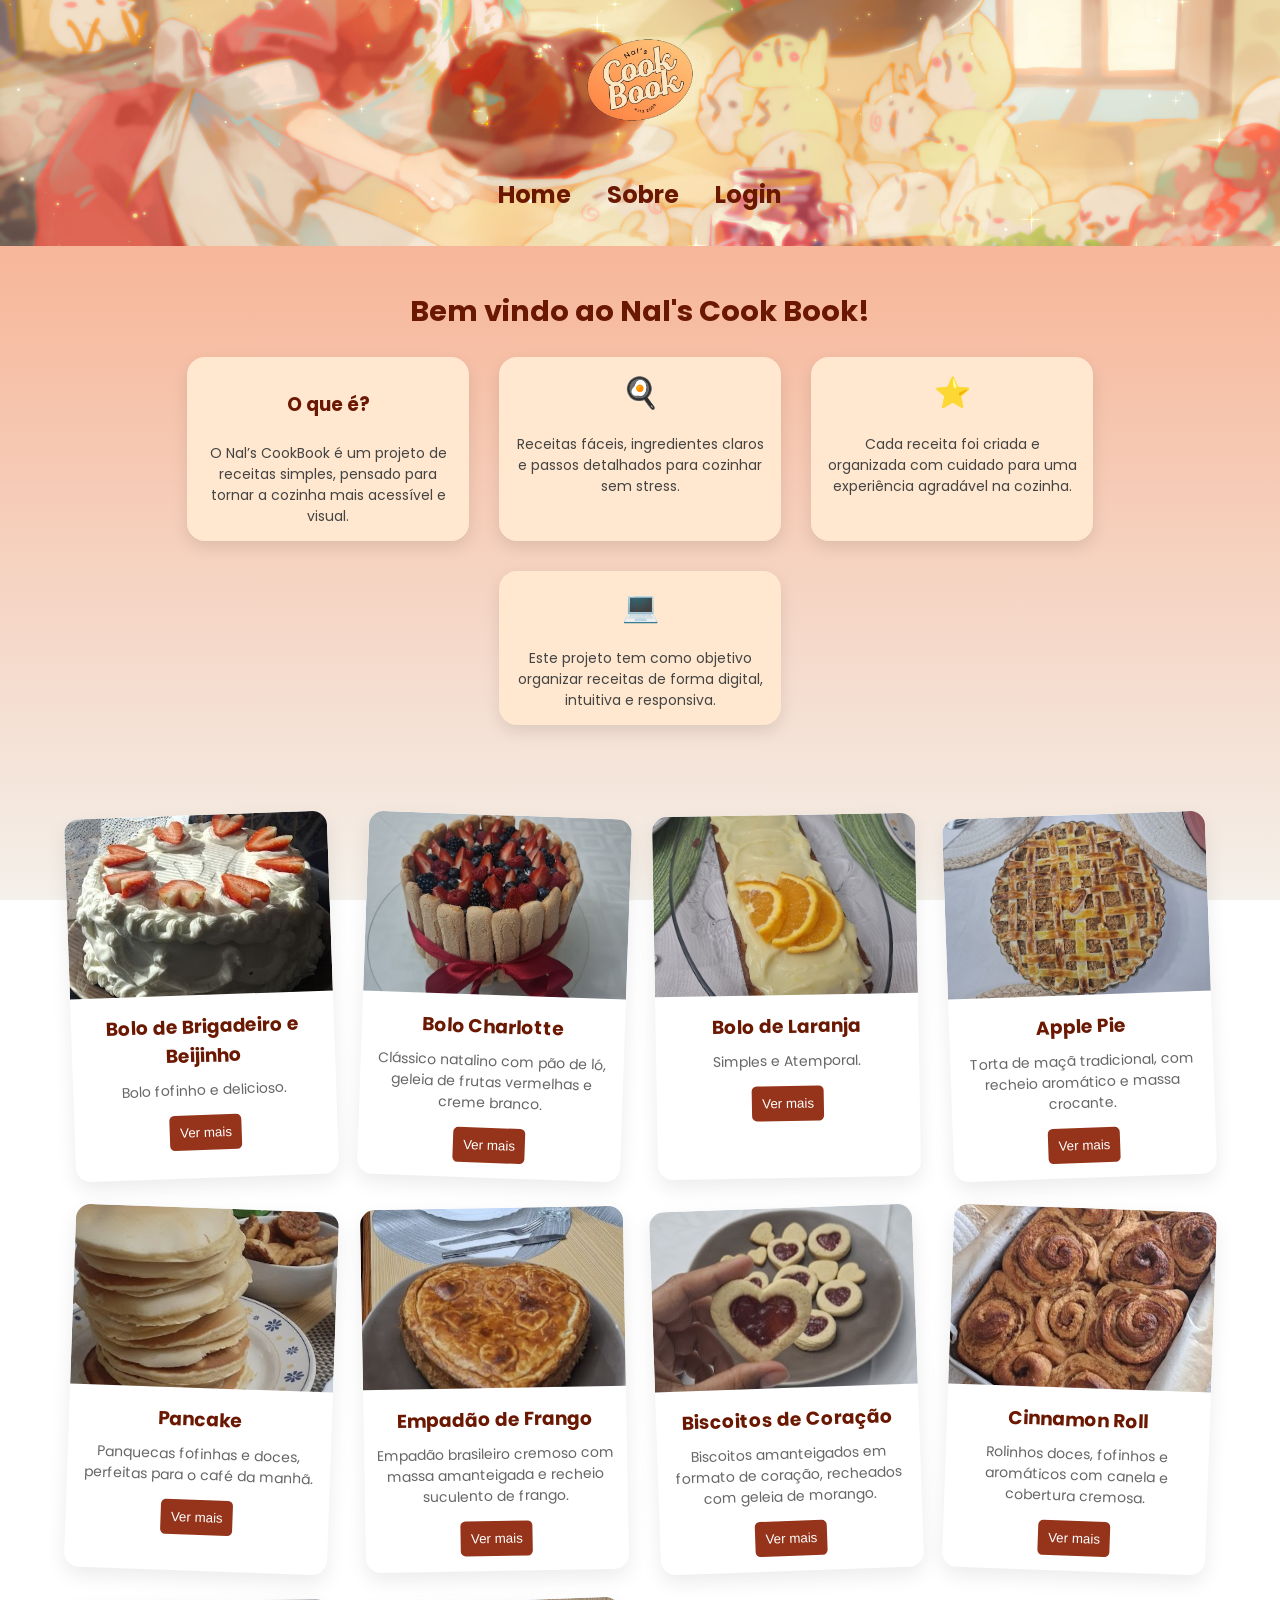
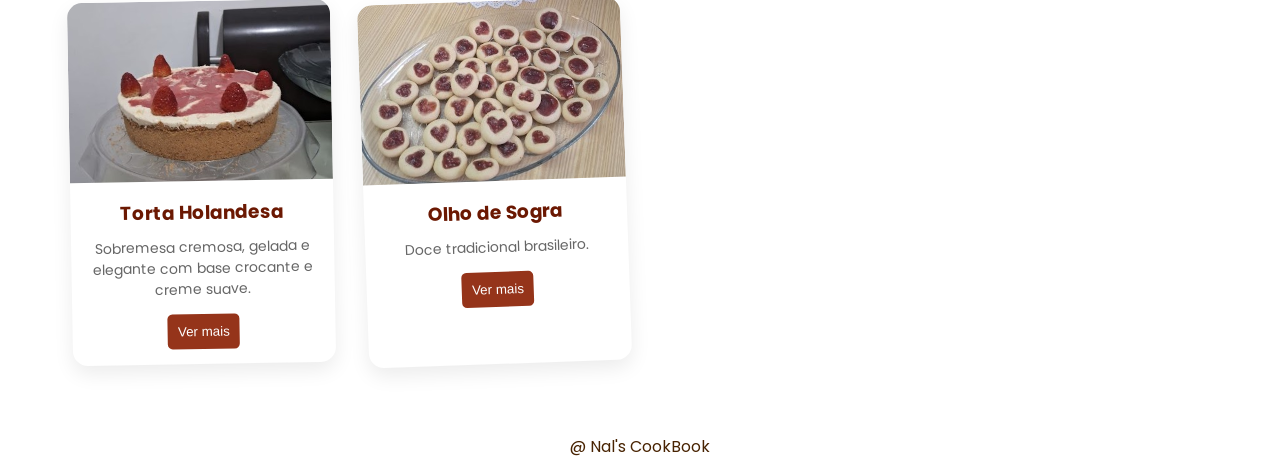
==== index.html @ 6cfdd787 "Arquivos adicionados" ====
<!DOCTYPE html>
<html>
<head>
    <title> Nal's CookBook </title>
    <meta charset="UTF-8">
    <link rel="stylesheet" href="style.css">
    <link href="https://fonts.googleapis.com/css2?family=Poppins:wght@300;400;600&display=swap" rel="stylesheet">
</head>
<body class="body-index">
<header>
    <img src="imgs/logo.png" alt="Nal's Cookbook" class="logo">
<nav>
    <ul>
        <li> <a href="index.html">Home</a> </li>
        <li> <a href="sobre.html">Sobre</a> </li>
        <li> <a href="login.html">Login</a> </li>
    </ul>
</nav>
</header>
<section class="testimonials">
    <h2>Bem vindo ao Nal's Cook Book!</h2>

    <div class="testimonials-container">

        <div class="testimonial-card">
            <h3>O que é?</h3>
            <p class="quote">
                O Nal’s CookBook é um projeto de receitas simples,
                pensado para tornar a cozinha mais acessível e visual.
            </p>
        </div>

        <div class="testimonial-card">
            <div class="icon">🍳</div>
            <p class="quote">
                Receitas fáceis, ingredientes claros e passos 
                detalhados para cozinhar sem stress.
            </p>
        </div>

        <div class="testimonial-card">
            <div class="icon">⭐</div>
            <p class="quote">
                Cada receita foi criada e organizada com 
                cuidado para uma experiência agradável na cozinha.
            </p>
        </div>

        <div class="testimonial-card">
            <div class="icon">💻</div>
            <p class="quote">
                Este projeto tem como objetivo organizar 
                receitas de forma digital, intuitiva e responsiva.
            </p>
        </div>

    </div>
</section>
<main>
    <div class="container">
        <div class="grid" id="grid"></div>
        <script src="dados.js"></script>
        <script src="javs.js"></script>
    </div>
</main>
<footer> @ Nal's CookBook </footer>
</body>

</html>
---- style.css ----
/* INDEX */

.body-index{
    background: linear-gradient(to bottom, #f8a07a, #f4f0ea);
    background-repeat:no-repeat;
    background-position:center;
    background-attachment: fixed;
    display:flex;
    flex-direction: column;
    height:100vh;
    font-family: 'Poppins', sans-serif;
    margin: 0;
}
.body-receita{
    background: linear-gradient(to bottom, #f8a07a, #f4f0ea);
    background-repeat:no-repeat;
    background-position:center;
    background-attachment: fixed;
    display:flex;
    flex-direction: column;
    height:100vh;
    font-family: 'Poppins', sans-serif;
    margin: 0;
}
.body-sobre{
    background: linear-gradient(to bottom, #ffb392, #f4f0ea);
    background-repeat:no-repeat;
    background-position:center;
    background-attachment: fixed;
    display:flex;
    flex-direction: column;
    height:100vh;
    font-family: 'Poppins', sans-serif;
    margin: 0;
}
header{
    text-align: center;
    padding: 10px 20px;
    background: transparent;
    background-image: url(imgs/background.jpg);
    background-size:cover;
    background-position:center;
    background-repeat:no-repeat;
    background-attachment: scroll;
    text-align: center;
}
.header-login {
    background: none;
}

.logo {
    width: 140px;
}
nav ul {
    list-style: none;
    padding: 0;
    margin-top: 20px;
}
nav ul li {
    display: inline;
    margin: 0 15px;
}
nav a {
    text-decoration: none;
    font-weight: bold;
    color: rgb(107, 24, 2);
}
.container p, ul{
    margin-top: 10px;
    font-size: 1.5rem;
}

footer{
    color: rgb(72, 35, 2);
    text-align: center;
}

/* SOBRE */

p {
    color: rgb(107, 24, 2);
    font-size: 1rem;
}

h2 {
    color: rgb(107, 24, 2);
    font-size: 1.8rem;
}
.container-sobre {
    text-align: center;
    margin-top: 50px;
    margin-right: 50px;
    margin-left: 50px;
    padding: 10px;  
}
/* RECEITAS */

body {
    margin: 0;
    font-family: 'Poppins', sans-serif;
}

.container {
    padding: 70px;
}

.grid {
    display: grid;
    grid-template-columns: repeat(auto-fit, minmax(220px, 1fr));
    gap: 30px;
}
h1{
    color: rgb(107, 24, 2);
}
.card {
    background: white;
    border-radius: 15px;
    overflow: hidden;
    text-align: center;
    padding-bottom: 15px;
    box-shadow: 0 8px 20px rgba(0,0,0,0.08);
    transition: transform 0.3s ease;
    transform: rotate(var(--angle));
}
.card:nth-child(3n+1) {
    --angle: -2deg;
}

.card:nth-child(3n+2) {
    --angle: 2deg;
}

.card:nth-child(3n+3) {
    --angle: -1deg;
}
.card:hover {
    transform: rotate(0deg) scale(1.05);
    box-shadow: 0 15px 30px rgba(0,0,0,0.15);
    transition: 0.3s ease;
    z-index: 10;
}

.card img {
    width: 100%;
    height: 180px;
    object-fit: cover;
}

.card h3 {
    margin: 10px 0;
    color: rgb(107, 24, 2);
}

.card p {
    color: #666;
    padding: 0 10px;
    font-size: 14px;
}

.card button {
    background: rgb(149, 52, 26);
    color: white;
    border: none;
    padding: 10px;
    border-radius: 5px;
    cursor: pointer;
}

.card button:hover {
    background: rgb(120, 40, 20);
}

.passos-lista {
    list-style: none;
    padding: 0;
    margin: 0;
}

.passos-lista li {
    display: flex;
    gap: 12px;
    align-items: flex-start;
    background: rgba(255, 255, 255, 0.8);
    margin-bottom: 10px;
    padding: 12px 15px;
    border-radius: 12px;
    color: rgb(107, 24, 2);
}

.passos-lista .numero {
    font-weight: bold;
    color: rgb(149, 52, 26);
    font-size: 1rem;
    min-width: 20px;
}

.passos-lista p {
    margin: 0;
    font-size: 1rem;
}
/* RECEITA */
.receita-container {
    max-width: 900px;
    margin: 40px auto;
    background: white;
    padding: 25px;
    border-radius: 20px;
    box-shadow: 0 10px 25px rgba(0,0,0,0.1);
}

.receita-container img {
    width: 100%;
    border-radius: 15px;
    margin-bottom: 20px;
}


.receita-container h2 {
    margin-bottom: 10px;
    color: rgb(107, 24, 2);
}

.receita-container .descricao {
    margin-bottom: 20px;
    color: #666;
}

.receita-info {
    display: grid;
    grid-template-columns: 1fr 1fr;
    gap: 20px;
}

.bloco {
    background: rgba(244, 164, 135, 0.2);
    padding: 15px;
    border-radius: 15px;
}

.bloco h3 {
    margin-bottom: 10px;
}

.body-login {
    background-image: url(imgs/background.jpg);
    background-size: cover;
    background-position: center;
    background-repeat: no-repeat;
    height: 100vh;
    display: flex;
    flex-direction: column;
    align-items: center;
}

.login-container {
    margin-top: 60px;
    display: flex;
    justify-content: center;
    width: 100%;
}

.login-form {
    background: rgba(255, 255, 255, 0.85);
    padding: 30px;
    border-radius: 20px;
    width: 300px;
    text-align: center;
    box-shadow: 0 10px 25px rgba(0,0,0,0.2);
}

.login-form h2 {
    margin-bottom: 20px;
    color: rgb(107, 24, 2);
}

.login-form input {
    width: 100%;
    padding: 12px;
    margin-bottom: 15px;
    border: none;
    border-radius: 10px;
    background: rgba(244, 164, 135, 0.3);
    outline: none;
    font-size: 1rem;
}


.login-form input:focus {
    background: rgba(244, 164, 135, 0.5);
}


.login-form button {
    width: 100%;
    padding: 12px;
    border: none;
    border-radius: 10px;
    background: rgb(149, 52, 26);
    color: white;
    font-size: 1rem;
    cursor: pointer;
    transition: 0.3s;
}

.login-form button:hover {
    background: rgb(120, 40, 20);
    transform: scale(1.05);
}

/* TESTIMONIALS */

.testimonials {
    text-align: center;
    padding: 20px 40px;
}

.testimonials h3 {
    color: rgb(107, 24, 2);
    margin-bottom: 10px;
}


.testimonials-container {
    display: flex;
    justify-content: center;
    gap: 30px;
    flex-wrap: wrap;
}

.testimonial-card {
    background: #ffe8cf;
    padding: 14px 16px;
    border-radius: 18px;
    max-width: 250px;
    min-height: auto; /* remove a altura fixa */

    display: flex;
    flex-direction: column;
    align-items: center;
    justify-content: flex-start; /* em vez de center */

    text-align: center;
    box-shadow: 0 6px 16px rgba(0,0,0,0.1);
    transition: 0.3s ease;
}

.testimonial-card:hover {
    transform: translateY(-8px) scale(1.02);
    box-shadow: 0 15px 30px rgba(0,0,0,0.2);
}
.icon {
    font-size: 30px;
    margin-bottom: 4px;
}
.quote {
    font-size: 14px;
    color: #444;
    margin-bottom: 0;
}
.testimonial-card:nth-child(1) {
    background: #ffe8cf;
}

.testimonial-card:nth-child(2) {
    background: #ffe8cf;
}

.testimonial-card:nth-child(3) {
    background: #ffe8cf;
}
.testimonial-card:nth-child(4) {
    background: #ffe8cf;
}
.home-content {
    max-width: 900px;
    margin: auto;
    padding: 40px 20px;
    text-align: center;
}

/* INTRO */
.intro h1 {
    color: rgb(107, 24, 2);
    margin-bottom: 40px;
}

.intro p {
    font-size: 1.1rem;
    max-width: 600px;
    margin: 0 auto;
    color: #5a2a1a;
}

/* CARDS */
.cards-info {
    display: flex;
    gap: 20px;
    justify-content: center;
    flex-wrap: wrap;
    margin-top: 20px;
}

.info-card {
    background: rgba(255, 230, 214, 0.9);
    padding: 25px;
    border-radius: 20px;
    width: 250px;
    box-shadow: 0 10px 25px rgba(0,0,0,0.1);
    transition: 0.3s;
}

.info-card:hover {
    transform: translateY(-8px);
}

.info-card h3 {
    color: rgb(107, 24, 2);
}

.sobre-projeto {
     margin-top: 50px;
    background: rgba(255, 255, 255, 0.6);
    padding: 20px;
    border-radius: 15px;
}
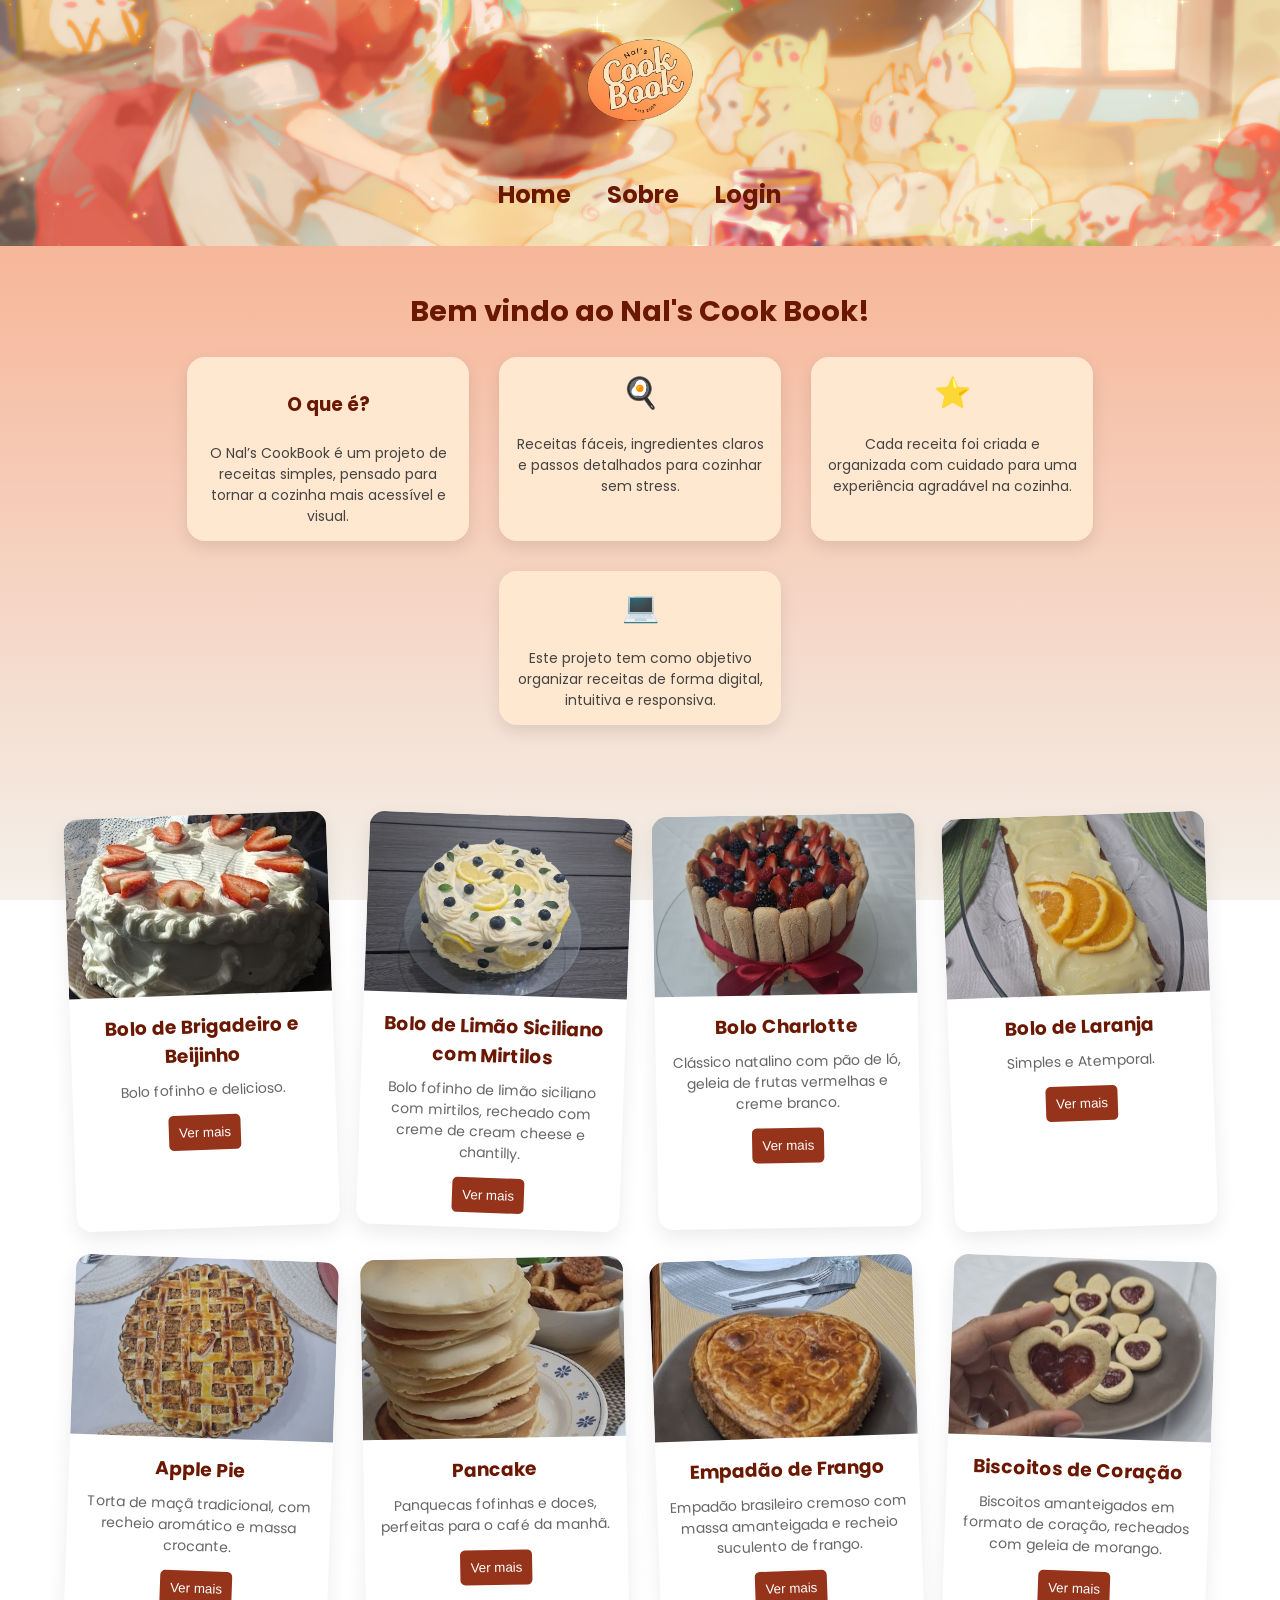
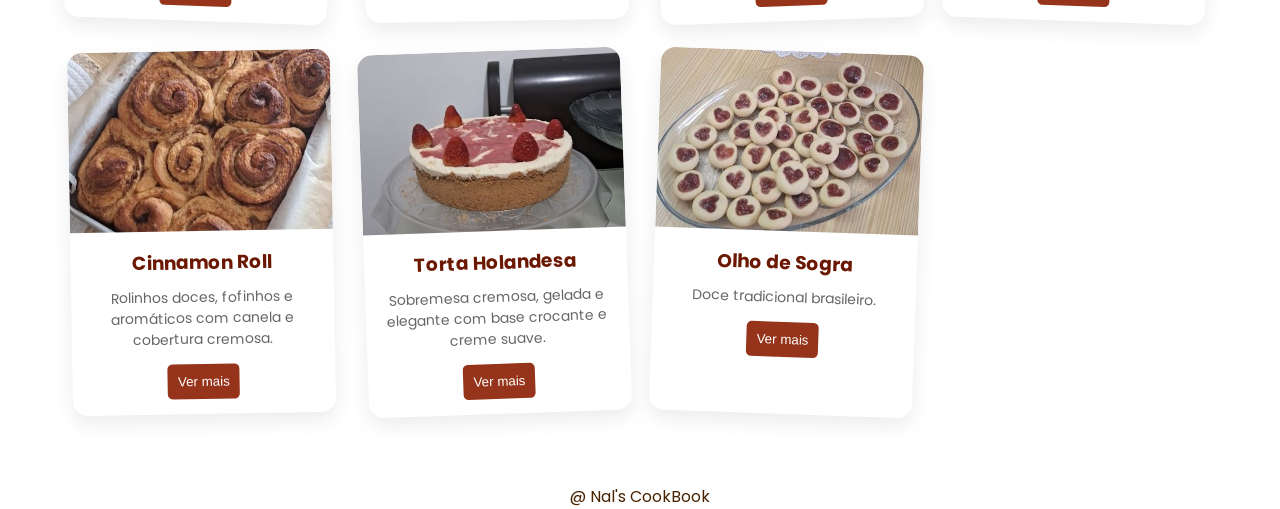
==== commit 744442ec: "3 commit : : receita adcionada" ====
--- a/index.html
+++ b/index.html
@@ -1,8 +1,8 @@
 <!DOCTYPE html>
 <html>
 <head>
+    <meta charset="UTF-8">
     <title> Nal's CookBook </title>
-    <meta charset="UTF-8">
     <link rel="stylesheet" href="style.css">
     <link href="https://fonts.googleapis.com/css2?family=Poppins:wght@300;400;600&display=swap" rel="stylesheet">
 </head>
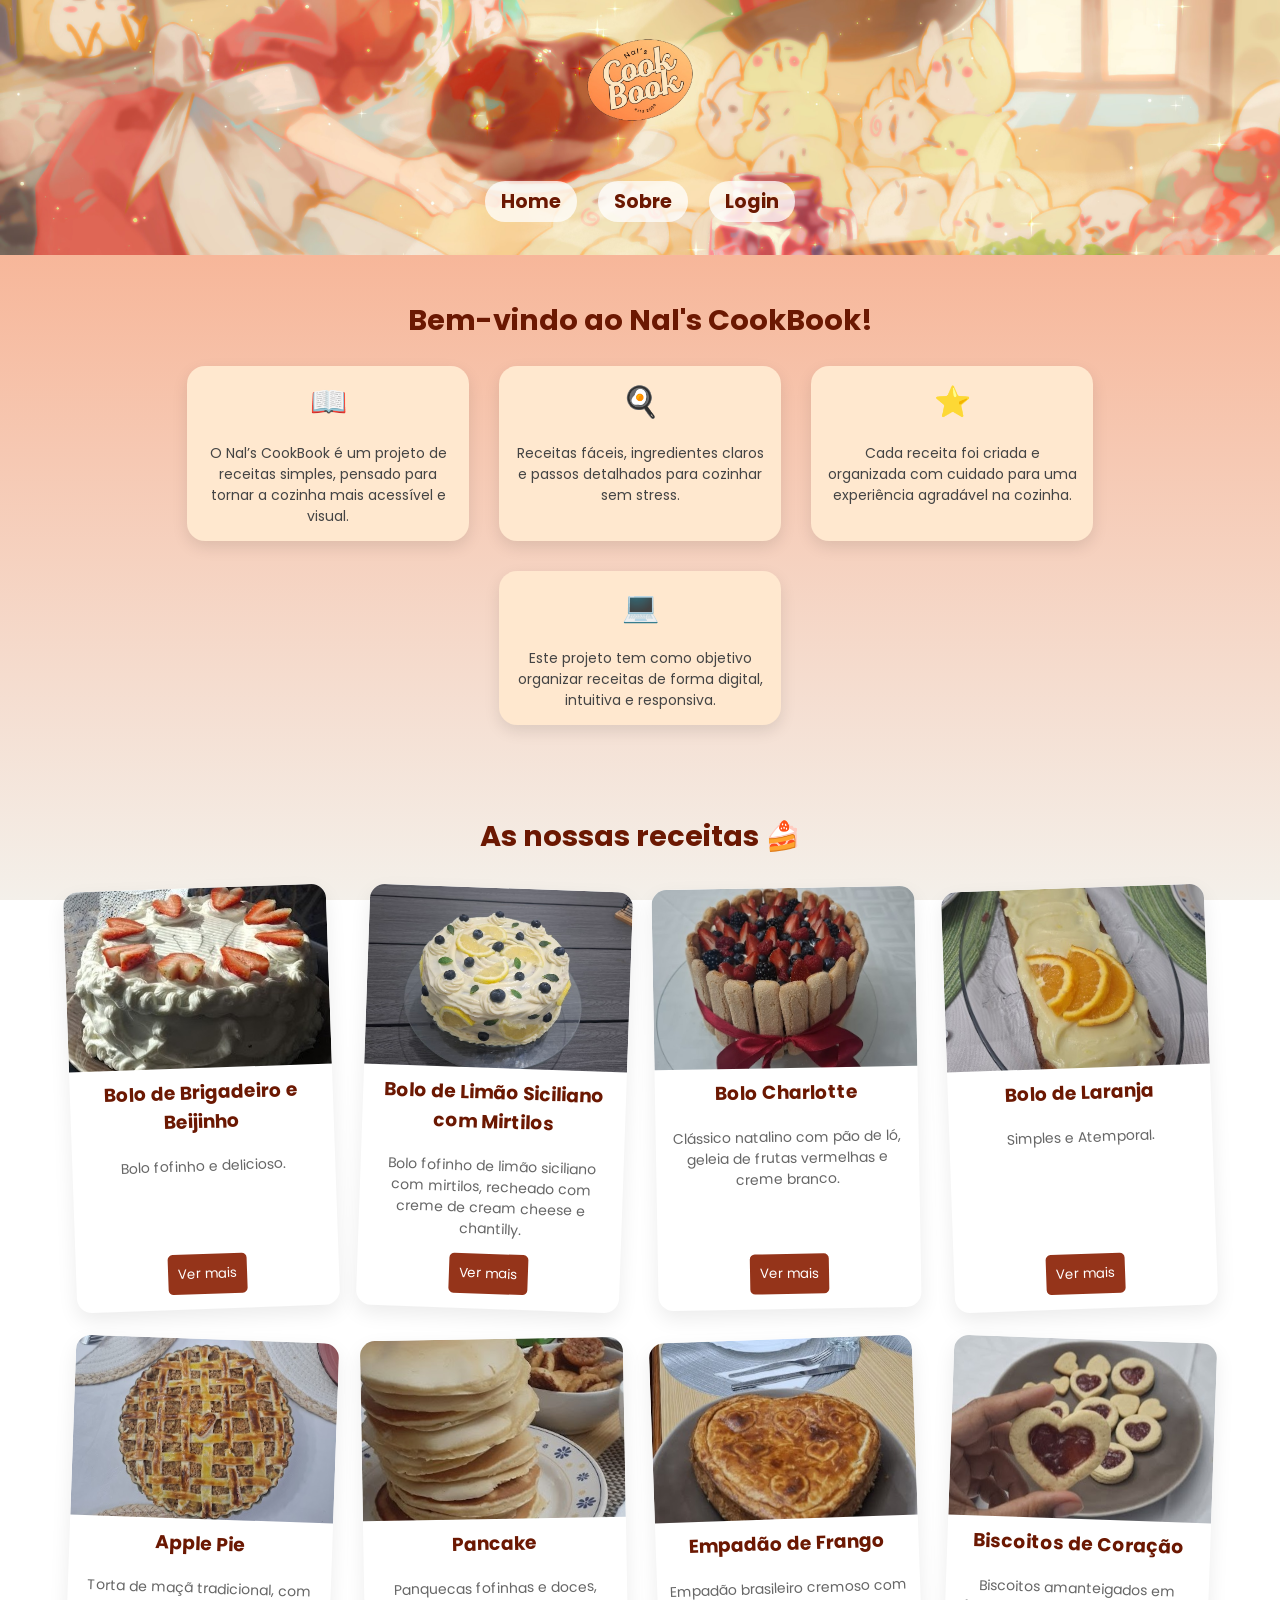
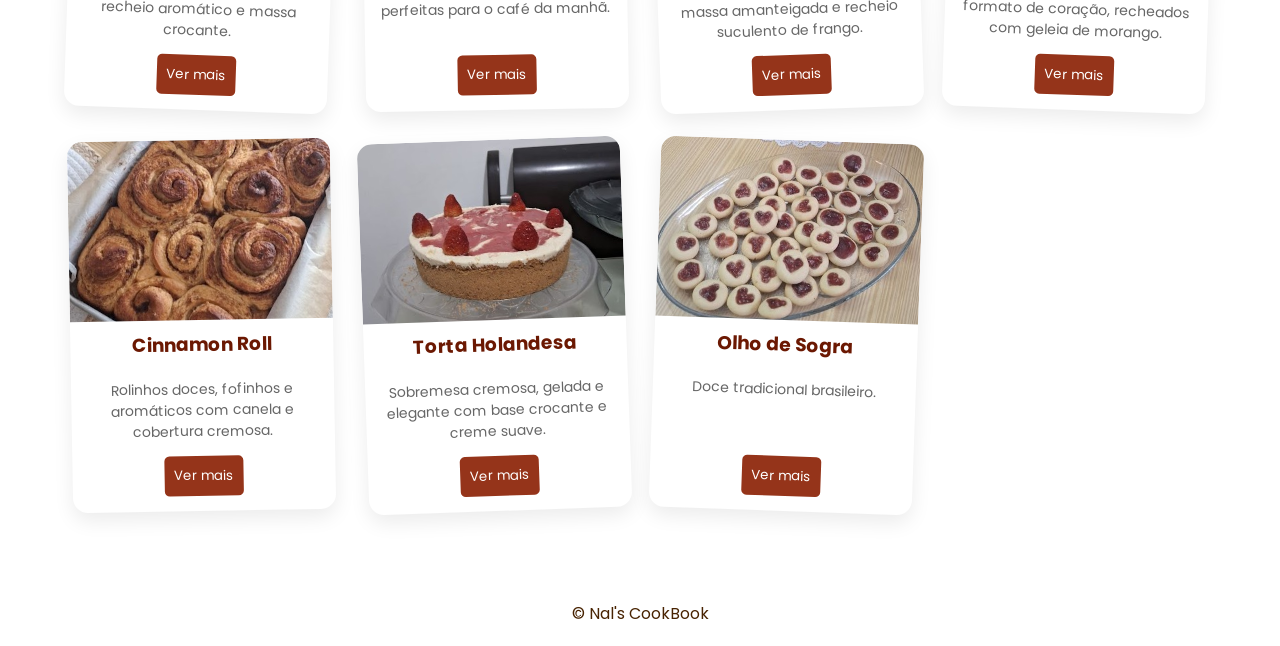
==== commit 0aec46c6: "update: polish site visuals and recipe page" ====
--- a/index.html
+++ b/index.html
@@ -2,6 +2,7 @@
 <html>
 <head>
     <meta charset="UTF-8">
+    <meta name="viewport" content="width=device-width, initial-scale=1">
     <title> Nal's CookBook </title>
     <link rel="stylesheet" href="style.css">
     <link href="https://fonts.googleapis.com/css2?family=Poppins:wght@300;400;600&display=swap" rel="stylesheet">
@@ -18,12 +19,12 @@
 </nav>
 </header>
 <section class="testimonials">
-    <h2>Bem vindo ao Nal's Cook Book!</h2>
+    <h2>Bem-vindo ao Nal's CookBook!</h2>
 
     <div class="testimonials-container">
 
         <div class="testimonial-card">
-            <h3>O que é?</h3>
+            <div class="icon">📖</div>
             <p class="quote">
                 O Nal’s CookBook é um projeto de receitas simples,
                 pensado para tornar a cozinha mais acessível e visual.
@@ -58,12 +59,13 @@
 </section>
 <main>
     <div class="container">
+        <h2 class="titulo-receitas">As nossas receitas 🍰</h2>
         <div class="grid" id="grid"></div>
         <script src="dados.js"></script>
         <script src="javs.js"></script>
     </div>
 </main>
-<footer> @ Nal's CookBook </footer>
+<footer>© Nal's CookBook</footer>
 </body>
 
 </html>
--- a/style.css
+++ b/style.css
@@ -7,7 +7,7 @@
     background-attachment: fixed;
     display:flex;
     flex-direction: column;
-    height:100vh;
+    min-height:100vh;
     font-family: 'Poppins', sans-serif;
     margin: 0;
 }
@@ -18,7 +18,7 @@
     background-attachment: fixed;
     display:flex;
     flex-direction: column;
-    height:100vh;
+    min-height:100vh;
     font-family: 'Poppins', sans-serif;
     margin: 0;
 }
@@ -29,7 +29,7 @@
     background-attachment: fixed;
     display:flex;
     flex-direction: column;
-    height:100vh;
+    min-height:100vh;
     font-family: 'Poppins', sans-serif;
     margin: 0;
 }
@@ -55,24 +55,39 @@
     list-style: none;
     padding: 0;
     margin-top: 20px;
+    font-size: 1.2rem;
 }
 nav ul li {
-    display: inline;
-    margin: 0 15px;
+    display: inline-block;
+    margin: 4px 8px;
 }
 nav a {
+    display: inline-block;
     text-decoration: none;
     font-weight: bold;
     color: rgb(107, 24, 2);
-}
-.container p, ul{
+    background: rgba(255, 255, 255, 0.75);
+    padding: 6px 16px;
+    border-radius: 20px;
+    transition: 0.2s;
+}
+nav a:hover {
+    background: rgb(149, 52, 26);
+    color: white;
+}
+.container p, .container ul{
     margin-top: 10px;
     font-size: 1.5rem;
 }
 
+main {
+    flex: 1;
+}
+
 footer{
     color: rgb(72, 35, 2);
     text-align: center;
+    padding: 20px;
 }
 
 /* SOBRE */
@@ -100,13 +115,24 @@
     font-family: 'Poppins', sans-serif;
 }
 
+/* Form elements do not inherit the font by default */
+input, button {
+    font-family: inherit;
+    box-sizing: border-box;
+}
+
 .container {
     padding: 70px;
 }
 
+.titulo-receitas {
+    text-align: center;
+    margin: 0 0 30px;
+}
+
 .grid {
     display: grid;
-    grid-template-columns: repeat(auto-fit, minmax(220px, 1fr));
+    grid-template-columns: repeat(auto-fit, minmax(260px, 1fr));
     gap: 30px;
 }
 h1{
@@ -121,6 +147,9 @@
     box-shadow: 0 8px 20px rgba(0,0,0,0.08);
     transition: transform 0.3s ease;
     transform: rotate(var(--angle));
+    display: flex;
+    flex-direction: column;
+    cursor: pointer;
 }
 .card:nth-child(3n+1) {
     --angle: -2deg;
@@ -164,6 +193,9 @@
     padding: 10px;
     border-radius: 5px;
     cursor: pointer;
+    /* Push the button to the bottom so all cards align */
+    margin-top: auto;
+    align-self: center;
 }
 
 .card button:hover {
@@ -180,7 +212,7 @@
     display: flex;
     gap: 12px;
     align-items: flex-start;
-    background: rgba(255, 255, 255, 0.8);
+    background: rgba(244, 164, 135, 0.2);
     margin-bottom: 10px;
     padding: 12px 15px;
     border-radius: 12px;
@@ -209,9 +241,53 @@
 }
 
 .receita-container img {
+    display: block;
     width: 100%;
     border-radius: 15px;
     margin-bottom: 20px;
+}
+
+.voltar {
+    display: inline-block;
+    color: rgb(149, 52, 26);
+    text-decoration: none;
+    font-weight: 600;
+}
+
+.voltar:hover {
+    text-decoration: underline;
+}
+
+/* Photo next to the ingredients */
+.receita-topo {
+    display: grid;
+    grid-template-columns: 300px 1fr;
+    gap: 30px;
+    align-items: start;
+}
+
+.receita-topo h2 {
+    margin-top: 0;
+}
+
+.ingredientes-lista {
+    color: rgb(107, 24, 2);
+    padding-left: 20px;
+    margin: 0;
+}
+
+.ingredientes-lista li {
+    margin-bottom: 6px;
+}
+
+.ingredientes-lista .subtitulo {
+    list-style: none;
+    font-weight: 600;
+    margin: 14px 0 6px -20px;
+}
+
+.ingredientes-lista .subtitulo:first-child {
+    margin-top: 0;
 }
 
 
@@ -246,7 +322,7 @@
     background-size: cover;
     background-position: center;
     background-repeat: no-repeat;
-    height: 100vh;
+    min-height: 100vh;
     display: flex;
     flex-direction: column;
     align-items: center;
@@ -373,7 +449,7 @@
 }
 .home-content {
     max-width: 900px;
-    margin: auto;
+    margin: 0 auto;
     padding: 40px 20px;
     text-align: center;
 }
@@ -422,4 +498,20 @@
     background: rgba(255, 255, 255, 0.6);
     padding: 20px;
     border-radius: 15px;
+}
+
+/* MOBILE */
+@media (max-width: 600px) {
+    .container {
+        padding: 20px;
+    }
+
+    .receita-container {
+        margin: 20px 16px;
+    }
+
+    .receita-topo {
+        grid-template-columns: 1fr;
+        gap: 0;
+    }
 }
